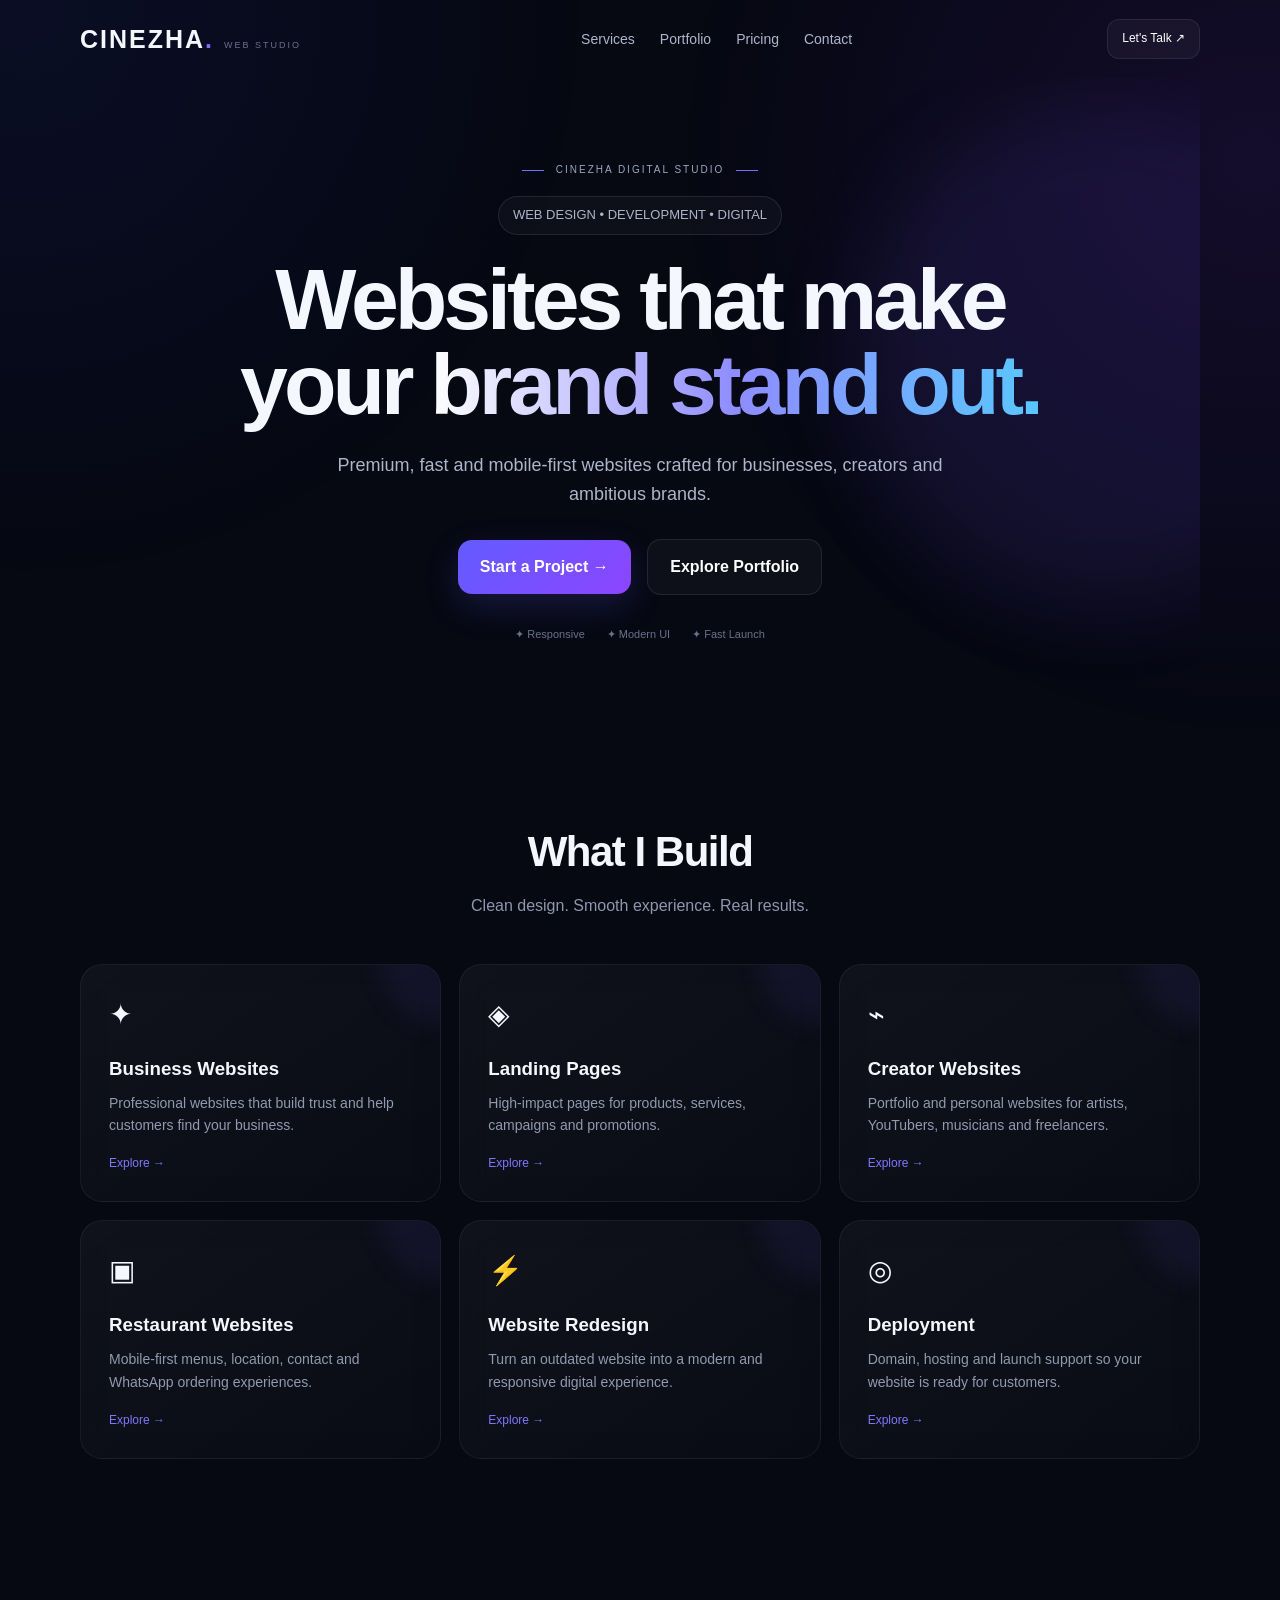
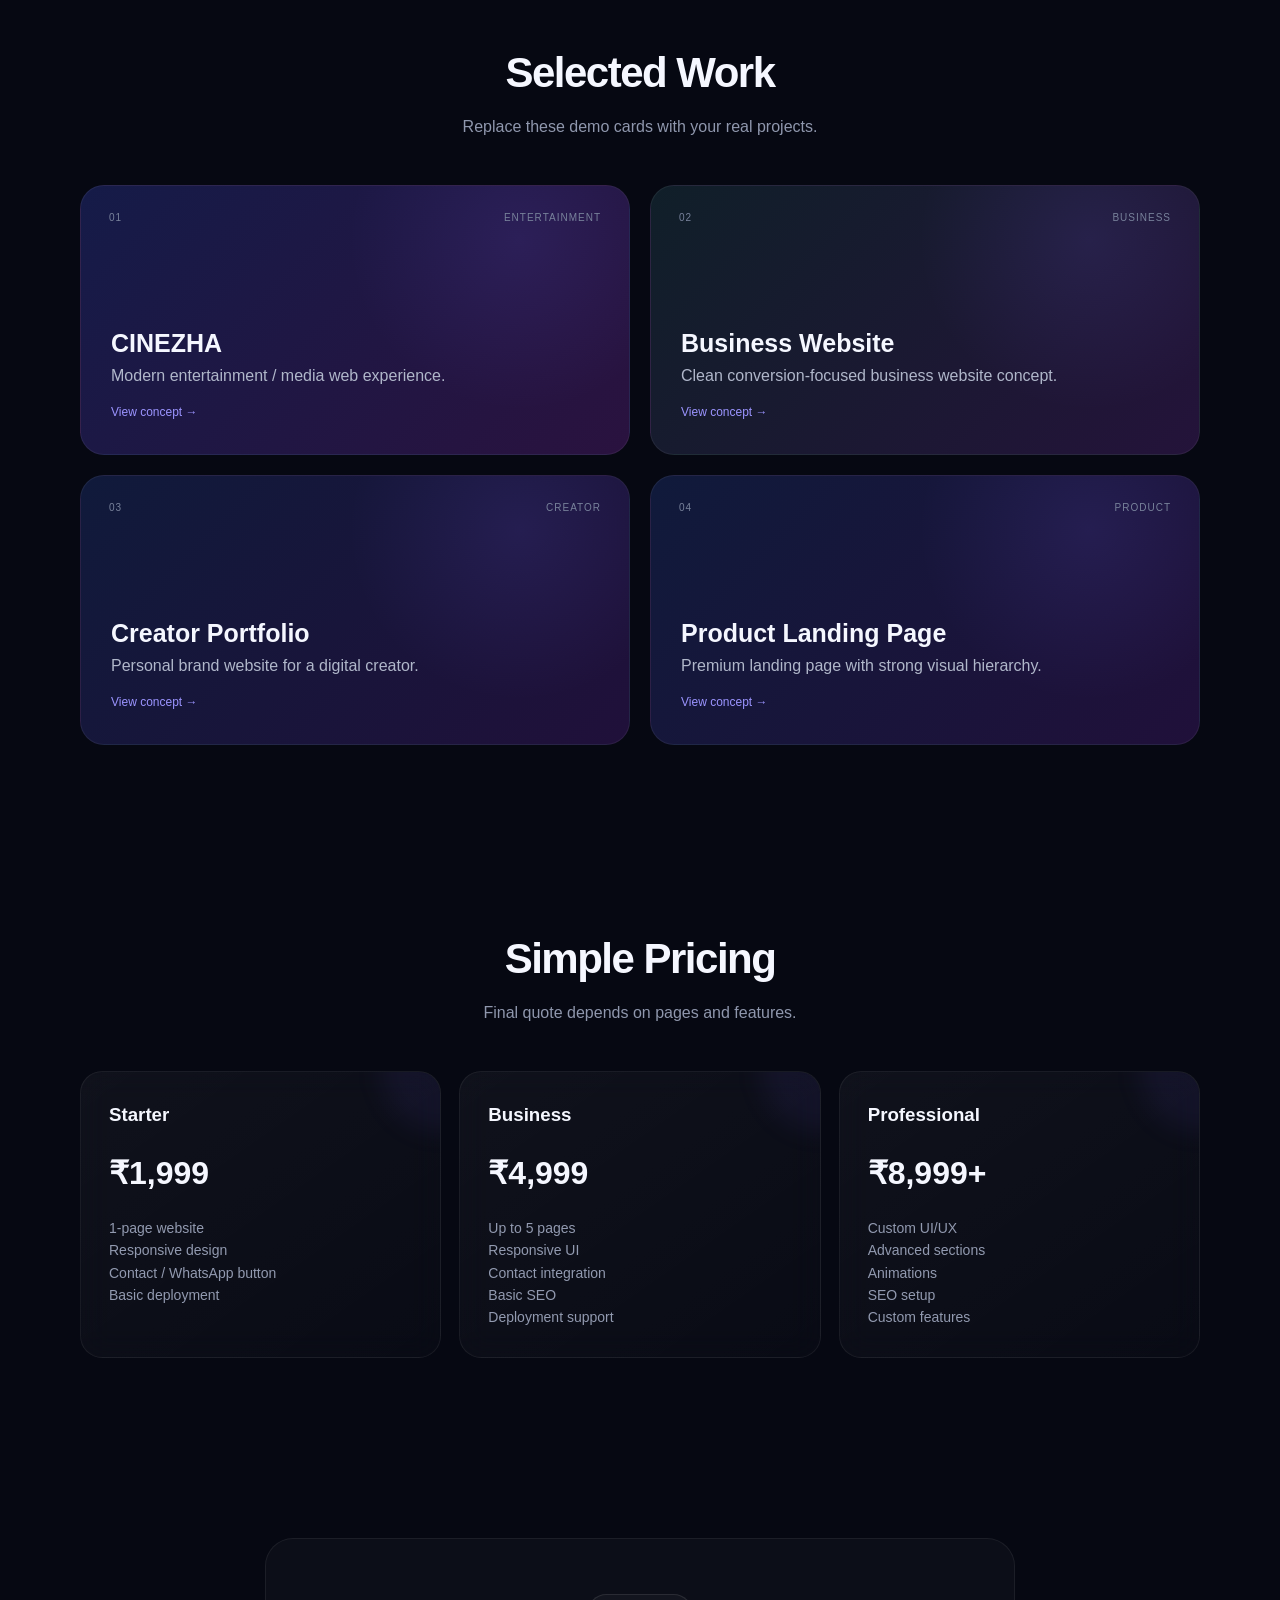
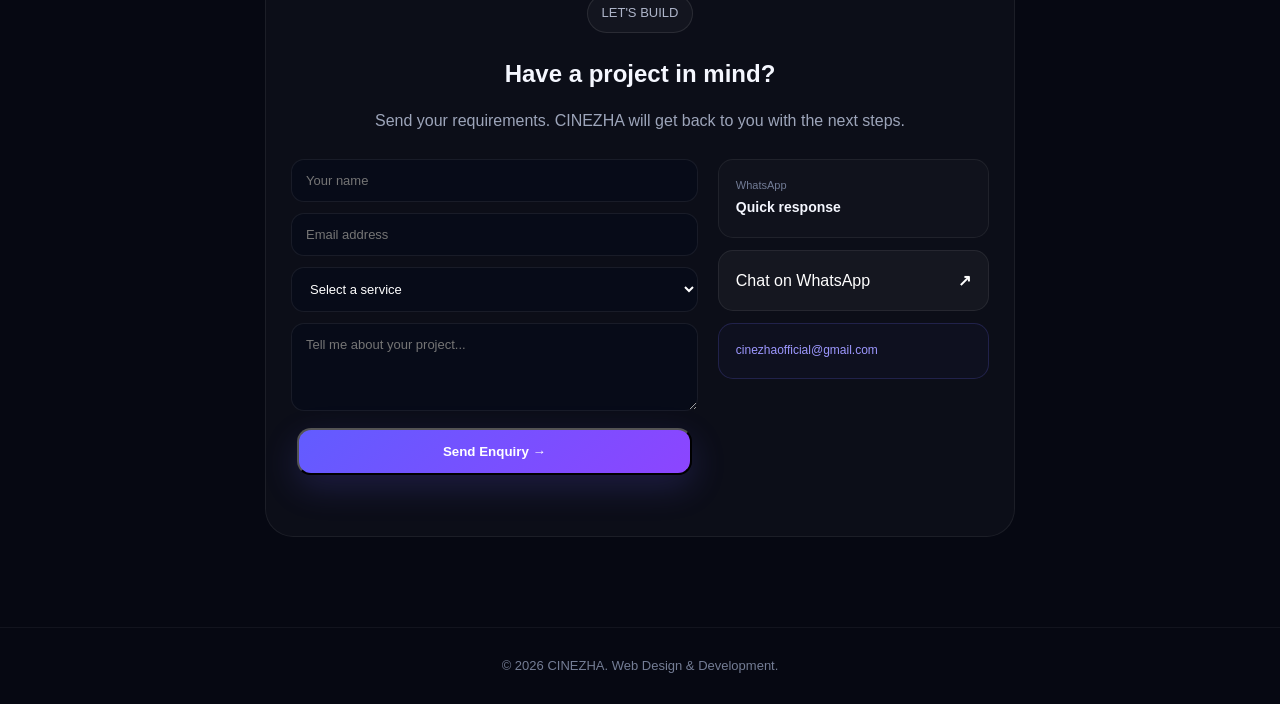
==== index.html @ d0701bfb "Add files via upload" ====
<!DOCTYPE html>
<html lang="en">
<head>
<meta charset="UTF-8">
<meta name="viewport" content="width=device-width, initial-scale=1.0">
<title>CINEZHA — Premium Web Design Studio</title>
<meta name="description" content="CINEZHA creates modern, responsive websites for businesses, creators and professionals.">
<style>
*{box-sizing:border-box;margin:0;padding:0}html{scroll-behavior:smooth}
body{font-family:Inter,Arial,sans-serif;background:#060812;color:#f5f7ff;line-height:1.6}
body:before{content:"";position:fixed;inset:-30%;background:radial-gradient(circle at 20% 20%,#2436a522,transparent 28%),radial-gradient(circle at 80% 30%,#8a35ff1c,transparent 30%);z-index:-1}
.container{width:min(1120px,92%);margin:auto}.nav{height:78px;display:flex;align-items:center;justify-content:space-between}
.logo{font-size:25px;font-weight:900;letter-spacing:2px}.logo span{color:#7c6cff}
nav a{color:#aeb5ca;text-decoration:none;margin-left:25px;font-size:14px}nav a:hover{color:#fff}
.hero{min-height:650px;display:grid;place-items:center;text-align:center;padding:70px 0}
.badge{display:inline-block;border:1px solid #ffffff18;background:#ffffff08;padding:8px 14px;border-radius:999px;color:#aeb5ca;font-size:13px;margin-bottom:22px}
h1{font-size:clamp(46px,8vw,86px);line-height:.98;letter-spacing:-4px;max-width:900px;margin:auto}
.gradient{background:linear-gradient(90deg,#fff,#8f8cff,#59c7ff);-webkit-background-clip:text;color:transparent}
.hero p{max-width:650px;margin:25px auto;color:#aeb5ca;font-size:18px}
.btn{display:inline-block;padding:14px 22px;border-radius:14px;text-decoration:none;font-weight:700;margin:6px}
.primary{background:linear-gradient(135deg,#625cff,#8c45ff);color:white;box-shadow:0 12px 35px #665cff30}.secondary{border:1px solid #ffffff18;color:#fff;background:#ffffff08}
section{padding:90px 0}.section-title{text-align:center;margin-bottom:45px}.section-title h2{font-size:42px;letter-spacing:-1.5px}.section-title p{color:#8f97ad;margin-top:8px}
.grid{display:grid;grid-template-columns:repeat(3,1fr);gap:18px}.card{background:linear-gradient(145deg,#ffffff0b,#ffffff04);border:1px solid #ffffff10;border-radius:22px;padding:28px;backdrop-filter:blur(15px);transition:.3s}.card:hover{transform:translateY(-6px);border-color:#7b6cff55}
.icon{font-size:28px;margin-bottom:16px}.card h3{margin-bottom:8px}.card p{color:#929ab0;font-size:14px}
.price{font-size:32px;font-weight:800;margin:18px 0}.muted{color:#929ab0}
.portfolio{display:grid;grid-template-columns:repeat(2,1fr);gap:20px}.project{min-height:230px;border-radius:24px;padding:30px;display:flex;flex-direction:column;justify-content:end;background:linear-gradient(135deg,#101a3b,#20103a);border:1px solid #ffffff10}.project:nth-child(2){background:linear-gradient(135deg,#101f29,#24133a)}.project h3{font-size:25px}.project p{color:#b0b7ca}
.contact{max-width:750px;margin:auto;text-align:center;background:#ffffff07;border:1px solid #ffffff10;border-radius:28px;padding:55px 25px}.contact p{color:#9da5ba;margin:15px auto 25px}
footer{border-top:1px solid #ffffff0d;padding:28px 0;color:#747d95;text-align:center;font-size:13px}
@media(max-width:760px){nav{display:none}.grid,.portfolio{grid-template-columns:1fr}.hero{min-height:570px}h1{letter-spacing:-2px}.section-title h2{font-size:34px}}

/* CINEZHA V2 upgrades — existing handwritten font intentionally preserved */
.brand-wrap{display:flex;align-items:baseline;gap:10px}.brand-wrap small{font-family:Inter,Arial,sans-serif;font-size:9px;letter-spacing:2px;color:#69728b}
.nav-cta{font-family:Inter,Arial,sans-serif;text-decoration:none;color:#fff;background:#ffffff0a;border:1px solid #ffffff15;padding:9px 14px;border-radius:12px;font-size:12px}
.hero{position:relative;overflow:hidden}.hero-copy{position:relative;z-index:2}.hero-kicker{font-family:Inter,Arial,sans-serif;color:#9ca6bf;letter-spacing:2px;font-size:10px;margin-bottom:18px}.hero-kicker span{display:inline-block;width:22px;height:1px;background:#7c6cff;vertical-align:middle;margin:0 7px}
.hero-glow{position:absolute;width:500px;height:500px;border-radius:50%;background:#765cff18;filter:blur(40px);right:-150px;top:30px;animation:floatGlow 7s ease-in-out infinite}
.hero-actions{margin-top:8px}.trust-row{font-family:Inter,Arial,sans-serif;display:flex;justify-content:center;gap:22px;color:#68728c;font-size:11px;margin-top:25px}
.card{position:relative;overflow:hidden}.card:after{content:"";position:absolute;width:120px;height:120px;border-radius:50%;background:#765cff12;right:-60px;top:-60px;filter:blur(12px)}.card-link{font-family:Inter,Arial,sans-serif;display:block;margin-top:18px;color:#7e78ff;font-size:12px}
.project{position:relative;min-height:270px;overflow:hidden}.project:before{content:"";position:absolute;inset:0;background:radial-gradient(circle at 80% 20%,#7b68ff20,transparent 35%);opacity:.9}.project>*{position:relative}.project-top{font-family:Inter,Arial,sans-serif;display:flex;justify-content:space-between;color:#78829b;font-size:10px;letter-spacing:1px;text-transform:uppercase;position:absolute;top:24px;left:28px;right:28px}.project a{font-family:Inter,Arial,sans-serif;color:#9b94ff;text-decoration:none;font-size:12px;display:inline-block;margin-top:15px}.project-feature{background:linear-gradient(135deg,#151b48,#2a123f)}
.contact-grid{display:grid;grid-template-columns:1.2fr .8fr;gap:20px;text-align:left;margin-top:25px}form{display:grid;gap:11px}input,select,textarea{width:100%;border:1px solid #ffffff12;background:#070b18;color:#fff;border-radius:13px;padding:13px 14px;outline:none;font-family:Inter,Arial,sans-serif;font-size:13px}input:focus,select:focus,textarea:focus{border-color:#756cff88}textarea{resize:vertical}.contact-side{display:flex;flex-direction:column;gap:12px}.mini{padding:17px;border:1px solid #ffffff10;border-radius:15px;background:#ffffff05;font-family:Inter,Arial,sans-serif}.mini span{display:block;color:#727c96;font-size:11px}.mini strong{font-size:14px}.whatsapp-card,.email-card{padding:17px;border-radius:15px;text-decoration:none;font-family:Inter,Arial,sans-serif}.whatsapp-card{background:#ffffff0a;border:1px solid #ffffff12;color:#fff}.whatsapp-card b{float:right}.email-card{color:#9d98ff;border:1px solid #7068ff33;background:#6b61ff08;font-size:12px}
.reveal{opacity:0;transform:translateY(22px);transition:opacity .7s ease,transform .7s ease}.reveal.show{opacity:1;transform:none}
@keyframes floatGlow{0%,100%{transform:translateY(0) scale(1)}50%{transform:translateY(22px) scale(1.08)}}
@media(max-width:760px){.nav{height:70px}.nav-cta{display:none}.brand-wrap small{display:none}.hero{padding-top:55px;min-height:620px}.hero-kicker{font-size:9px}.hero h1{font-size:clamp(42px,12vw,62px);line-height:1.02}.hero p{font-size:15px;max-width:330px}.hero-actions{display:flex;flex-direction:column;align-items:center}.hero-actions .btn{width:min(290px,90%);text-align:center}.trust-row{gap:10px;flex-wrap:wrap;font-size:9px}.hero-glow{width:320px;height:320px;right:-130px}.contact-grid{grid-template-columns:1fr}.contact{padding:35px 18px}}
</style>
</head>
<body>
<header class="container nav">
<div class="brand-wrap"><div class="logo">CINEZHA<span>.</span></div><small>WEB STUDIO</small></div>
<nav><a href="#services">Services</a><a href="#work">Portfolio</a><a href="#pricing">Pricing</a><a href="#contact">Contact</a></nav>
<a class="nav-cta" href="#contact">Let's Talk ↗</a>
</header>

<main>
<section class="hero container">
<div class="hero-copy reveal">
<div class="hero-kicker"><span></span> CINEZHA DIGITAL STUDIO <span></span></div>
<div class="badge">WEB DESIGN • DEVELOPMENT • DIGITAL</div>
<h1>Websites that make your <span class="gradient">brand stand out.</span></h1>
<p>Premium, fast and mobile-first websites crafted for businesses, creators and ambitious brands.</p>
<div class="hero-actions">
<a class="btn primary" href="#contact">Start a Project <b>→</b></a>
<a class="btn secondary" href="#work">Explore Portfolio</a>
</div>
<div class="trust-row"><span>✦ Responsive</span><span>✦ Modern UI</span><span>✦ Fast Launch</span></div>
</div>
<div class="hero-glow"></div>
</section>

<section id="services">
<div class="container">
<div class="section-title"><h2>What I Build</h2><p>Clean design. Smooth experience. Real results.</p></div>
<div class="grid">
<div class="card reveal"><div class="icon">✦</div><h3>Business Websites</h3><p>Professional websites that build trust and help customers find your business.</p><span class="card-link">Explore →</span></div>
<div class="card reveal"><div class="icon">◈</div><h3>Landing Pages</h3><p>High-impact pages for products, services, campaigns and promotions.</p><span class="card-link">Explore →</span></div>
<div class="card reveal"><div class="icon">⌁</div><h3>Creator Websites</h3><p>Portfolio and personal websites for artists, YouTubers, musicians and freelancers.</p><span class="card-link">Explore →</span></div>
<div class="card reveal"><div class="icon">▣</div><h3>Restaurant Websites</h3><p>Mobile-first menus, location, contact and WhatsApp ordering experiences.</p><span class="card-link">Explore →</span></div>
<div class="card reveal"><div class="icon">⚡</div><h3>Website Redesign</h3><p>Turn an outdated website into a modern and responsive digital experience.</p><span class="card-link">Explore →</span></div>
<div class="card reveal"><div class="icon">◎</div><h3>Deployment</h3><p>Domain, hosting and launch support so your website is ready for customers.</p><span class="card-link">Explore →</span></div>
</div></div>
</section>

<section id="work">
<div class="container">
<div class="section-title"><h2>Selected Work</h2><p>Replace these demo cards with your real projects.</p></div>
<div class="portfolio">
<div class="project project-feature reveal"><div class="project-top"><span>01</span><span>Entertainment</span></div><div><h3>CINEZHA</h3><p>Modern entertainment / media web experience.</p><a href="#contact">View concept →</a></div></div>
<div class="project reveal"><div class="project-top"><span>02</span><span>Business</span></div><div><h3>Business Website</h3><p>Clean conversion-focused business website concept.</p><a href="#contact">View concept →</a></div></div>
<div class="project reveal"><div class="project-top"><span>03</span><span>Creator</span></div><div><h3>Creator Portfolio</h3><p>Personal brand website for a digital creator.</p><a href="#contact">View concept →</a></div></div>
<div class="project reveal"><div class="project-top"><span>04</span><span>Product</span></div><div><h3>Product Landing Page</h3><p>Premium landing page with strong visual hierarchy.</p><a href="#contact">View concept →</a></div></div>
</div></div>
</section>

<section id="pricing">
<div class="container">
<div class="section-title"><h2>Simple Pricing</h2><p>Final quote depends on pages and features.</p></div>
<div class="grid">
<div class="card"><h3>Starter</h3><div class="price">₹1,999</div><p>1-page website<br>Responsive design<br>Contact / WhatsApp button<br>Basic deployment</p></div>
<div class="card"><h3>Business</h3><div class="price">₹4,999</div><p>Up to 5 pages<br>Responsive UI<br>Contact integration<br>Basic SEO<br>Deployment support</p></div>
<div class="card"><h3>Professional</h3><div class="price">₹8,999+</div><p>Custom UI/UX<br>Advanced sections<br>Animations<br>SEO setup<br>Custom features</p></div>
</div></div>
</section>

<section id="contact">
<div class="container">
<div class="contact">
<div class="badge">LET'S BUILD</div><h2>Have a project in mind?</h2>
<p>Send your requirements. CINEZHA will get back to you with the next steps.</p>
<div class="contact-grid">
<form id="projectForm">
<input id="name" placeholder="Your name" required>
<input id="email" type="email" placeholder="Email address" required>
<select id="service" required>
<option value="">Select a service</option>
<option>Business Website</option><option>Landing Page</option><option>Portfolio Website</option><option>Restaurant Website</option><option>Website Redesign</option><option>Custom Website</option>
</select>
<textarea id="message" rows="4" placeholder="Tell me about your project..." required></textarea>
<button class="btn primary" type="submit">Send Enquiry →</button>
</form>
<div class="contact-side">
<div class="mini"><span>WhatsApp</span><strong>Quick response</strong></div>
<a class="whatsapp-card" href="https://wa.me/916385834963?text=Hi%20Cinezha%2C%20I%20need%20a%20website" target="_blank">Chat on WhatsApp <b>↗</b></a>
<a class="email-card" href="mailto:cinezhaofficial@gmail.com">cinezhaofficial@gmail.com</a>
</div>
</div>
</div></div>
</section>
</main>
<footer>© 2026 CINEZHA. Web Design & Development.</footer>

<script>
const observer=new IntersectionObserver((entries)=>{
 entries.forEach(e=>{if(e.isIntersecting)e.target.classList.add('show')})
},{threshold:.12});
document.querySelectorAll('.reveal').forEach(el=>observer.observe(el));

document.getElementById('projectForm').addEventListener('submit',function(e){
 e.preventDefault();
 const name=encodeURIComponent(document.getElementById('name').value);
 const email=encodeURIComponent(document.getElementById('email').value);
 const service=encodeURIComponent(document.getElementById('service').value);
 const message=encodeURIComponent(document.getElementById('message').value);
 const body=`Name: ${name}%0AEmail: ${email}%0AService: ${service}%0AProject: ${message}`;
 window.location.href=`mailto:cinezhaofficial@gmail.com?subject=CINEZHA%20Website%20Enquiry&body=${body}`;
});
</script>
</body>
</html>
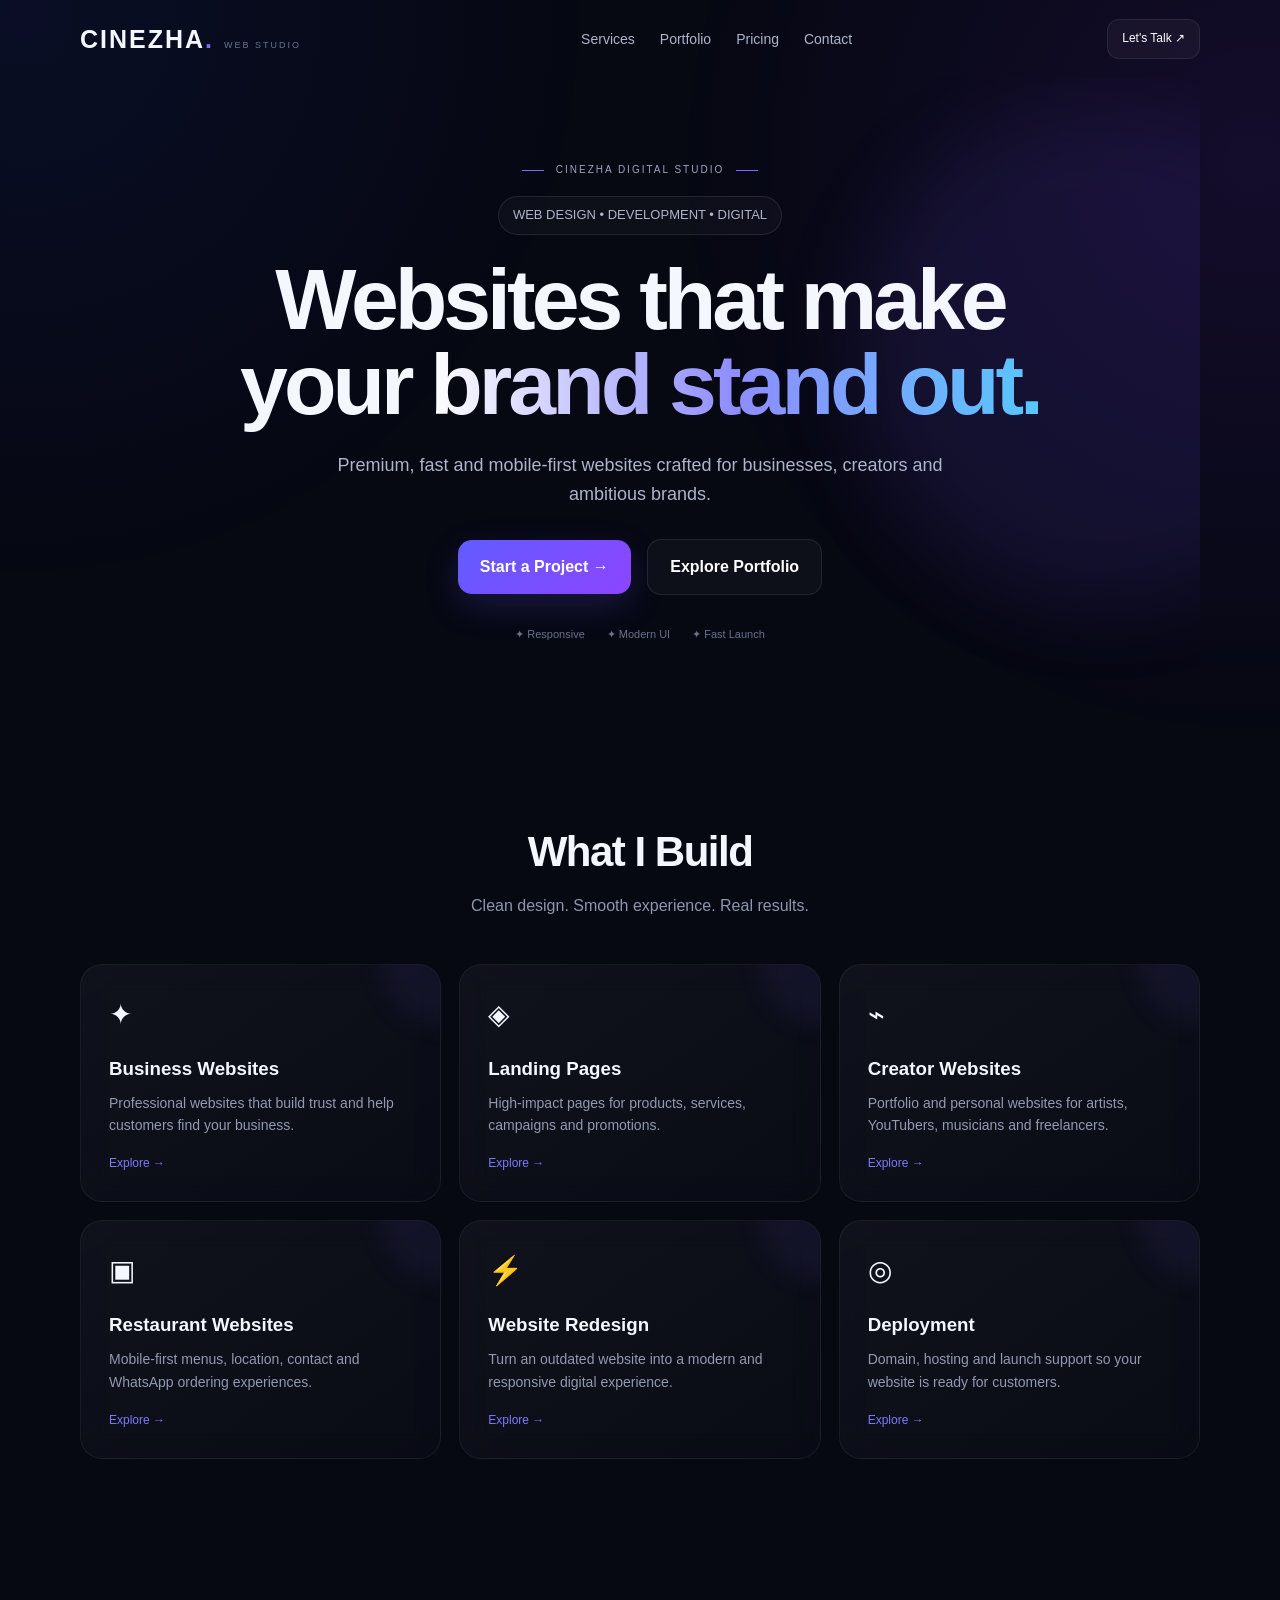
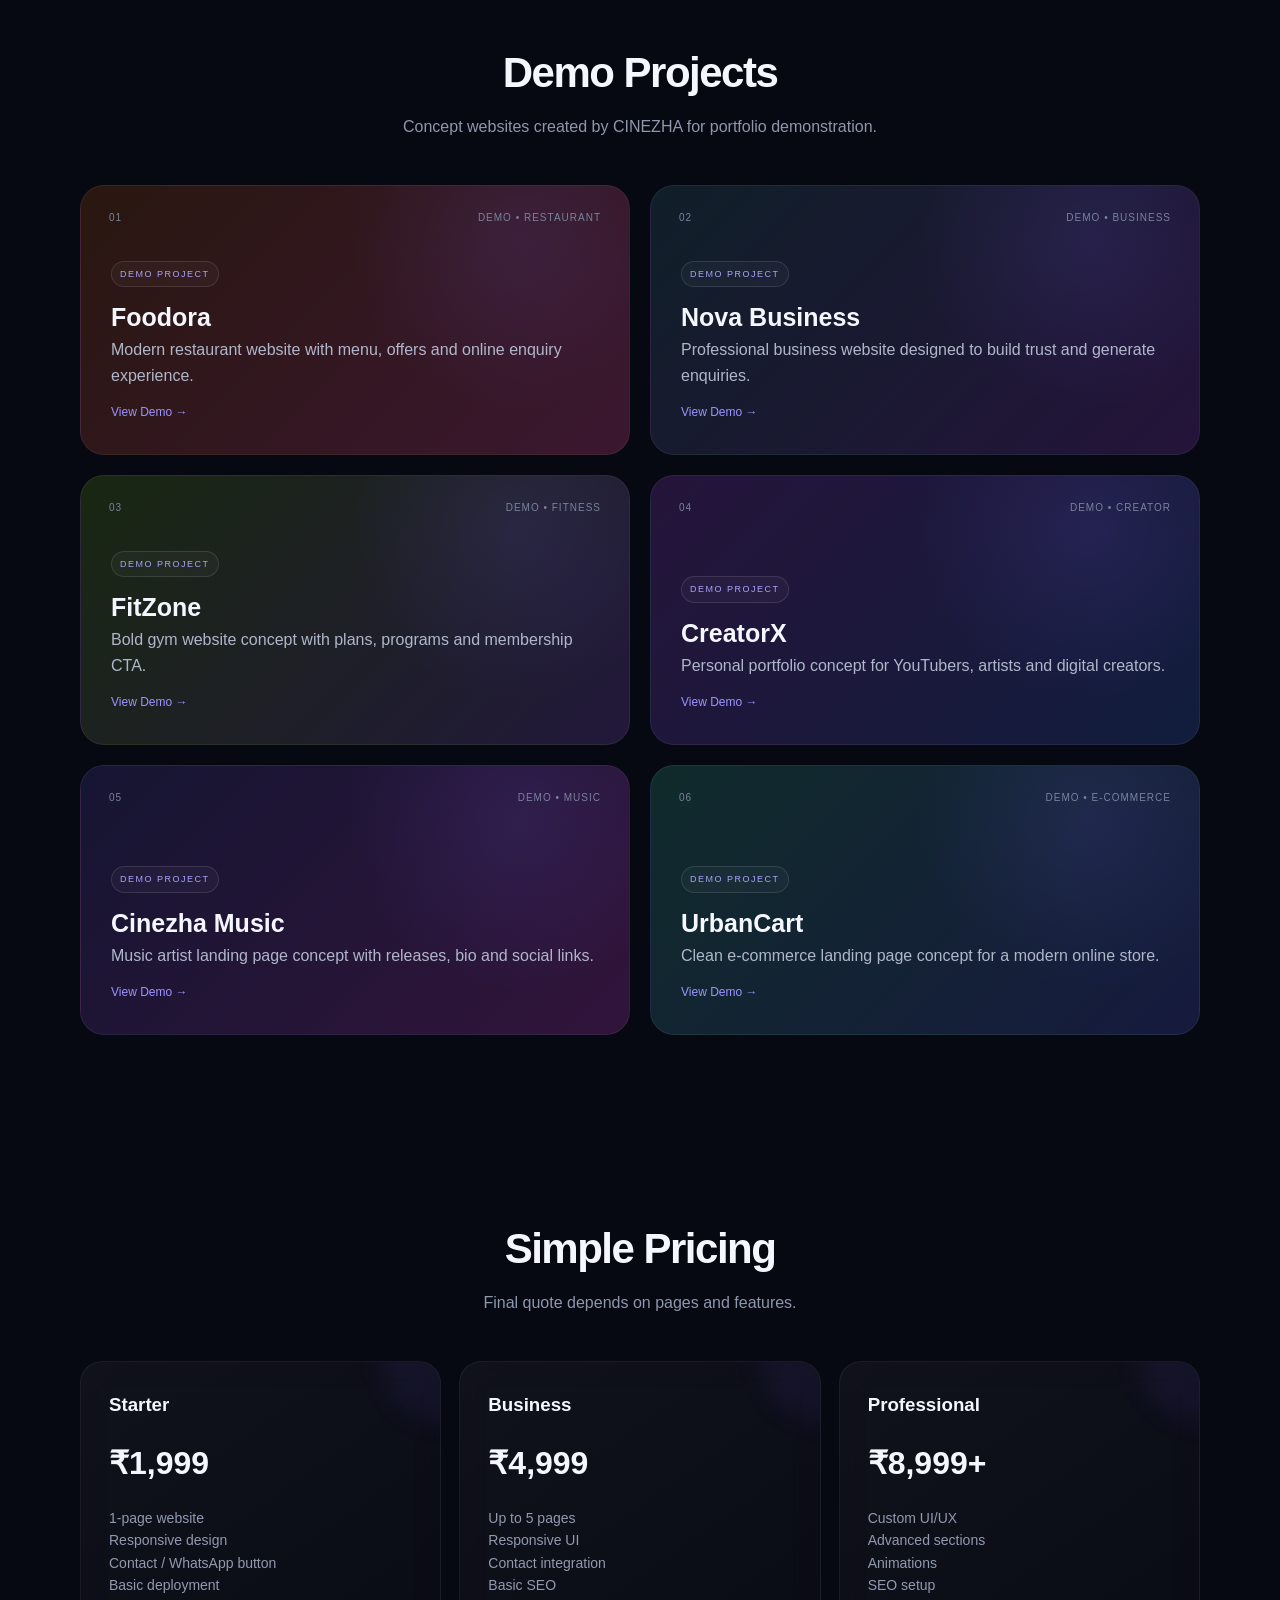
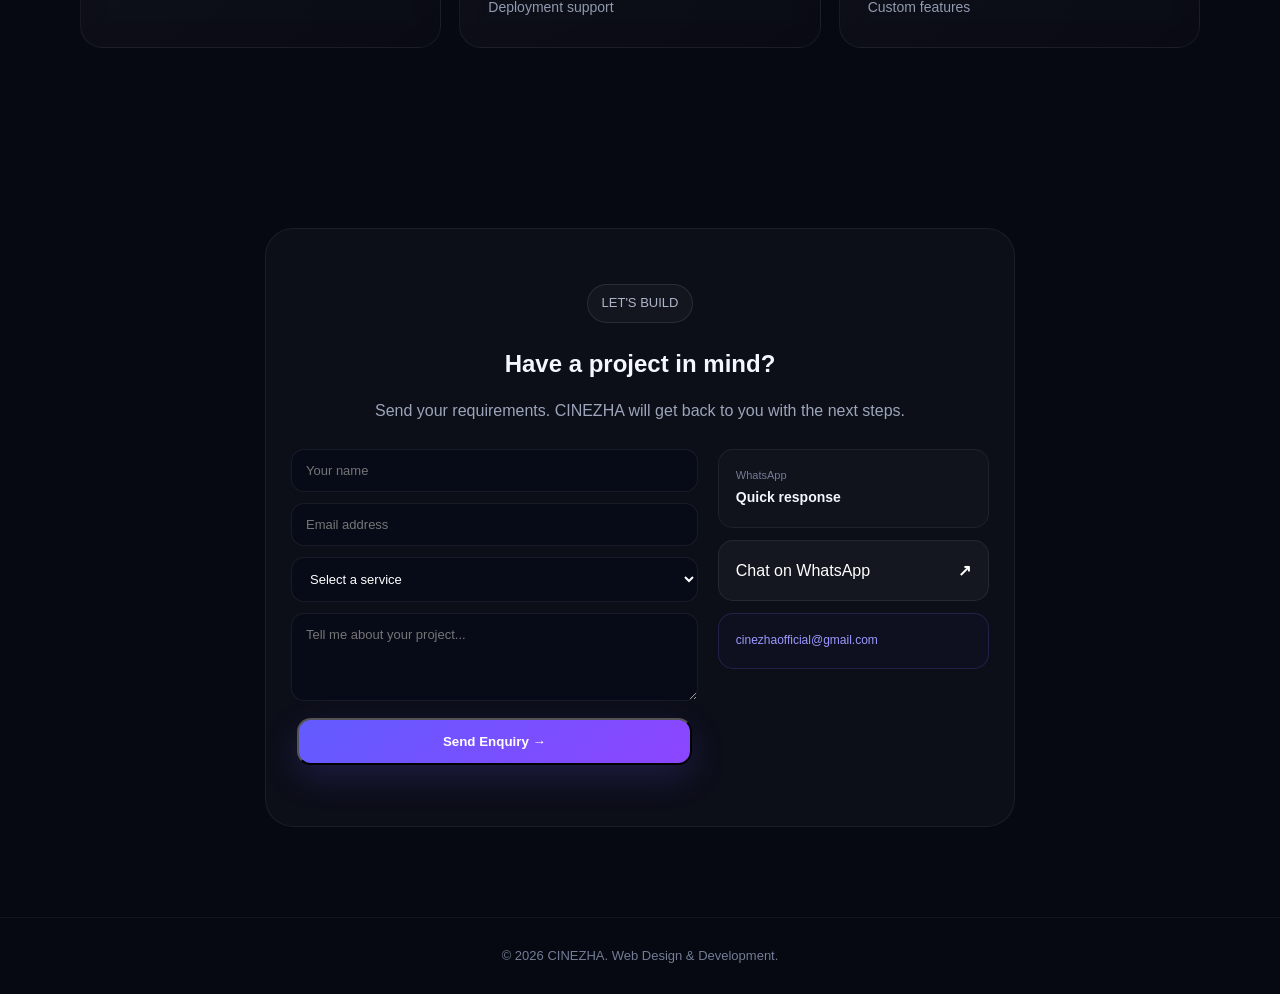
==== commit 8c872a89: "Add files via upload" ====
--- a/index.html
+++ b/index.html
@@ -41,7 +41,17 @@
 @keyframes floatGlow{0%,100%{transform:translateY(0) scale(1)}50%{transform:translateY(22px) scale(1.08)}}
 @media(max-width:760px){.nav{height:70px}.nav-cta{display:none}.brand-wrap small{display:none}.hero{padding-top:55px;min-height:620px}.hero-kicker{font-size:9px}.hero h1{font-size:clamp(42px,12vw,62px);line-height:1.02}.hero p{font-size:15px;max-width:330px}.hero-actions{display:flex;flex-direction:column;align-items:center}.hero-actions .btn{width:min(290px,90%);text-align:center}.trust-row{gap:10px;flex-wrap:wrap;font-size:9px}.hero-glow{width:320px;height:320px;right:-130px}.contact-grid{grid-template-columns:1fr}.contact{padding:35px 18px}}
 </style>
-</head>
+<style>
+.demo-grid{grid-template-columns:repeat(2,1fr)}
+.demo-tag{display:inline-block;font-family:Inter,Arial,sans-serif;font-size:9px;letter-spacing:1.5px;padding:5px 8px;border:1px solid #ffffff1c;border-radius:999px;color:#aaa4ff;background:#ffffff08;margin-bottom:10px}
+.demo-food{background:linear-gradient(135deg,#29170f,#3b1730)}
+.demo-business{background:linear-gradient(135deg,#0e2230,#151646)}
+.demo-gym{background:linear-gradient(135deg,#192711,#22183b)}
+.demo-creator{background:linear-gradient(135deg,#25143a,#111d3d)}
+.demo-music{background:linear-gradient(135deg,#151532,#32143b)}
+.demo-shop{background:linear-gradient(135deg,#102b2b,#161a3e)}
+@media(max-width:760px){.demo-grid{grid-template-columns:1fr}}
+</style></head>
 <body>
 <header class="container nav">
 <div class="brand-wrap"><div class="logo">CINEZHA<span>.</span></div><small>WEB STUDIO</small></div>
@@ -80,12 +90,14 @@
 
 <section id="work">
 <div class="container">
-<div class="section-title"><h2>Selected Work</h2><p>Replace these demo cards with your real projects.</p></div>
-<div class="portfolio">
-<div class="project project-feature reveal"><div class="project-top"><span>01</span><span>Entertainment</span></div><div><h3>CINEZHA</h3><p>Modern entertainment / media web experience.</p><a href="#contact">View concept →</a></div></div>
-<div class="project reveal"><div class="project-top"><span>02</span><span>Business</span></div><div><h3>Business Website</h3><p>Clean conversion-focused business website concept.</p><a href="#contact">View concept →</a></div></div>
-<div class="project reveal"><div class="project-top"><span>03</span><span>Creator</span></div><div><h3>Creator Portfolio</h3><p>Personal brand website for a digital creator.</p><a href="#contact">View concept →</a></div></div>
-<div class="project reveal"><div class="project-top"><span>04</span><span>Product</span></div><div><h3>Product Landing Page</h3><p>Premium landing page with strong visual hierarchy.</p><a href="#contact">View concept →</a></div></div>
+<div class="section-title"><h2>Demo Projects</h2><p>Concept websites created by CINEZHA for portfolio demonstration.</p></div>
+<div class="portfolio demo-grid">
+<div class="project demo-food reveal"><div class="project-top"><span>01</span><span>DEMO • RESTAURANT</span></div><div><div class="demo-tag">DEMO PROJECT</div><h3>Foodora</h3><p>Modern restaurant website with menu, offers and online enquiry experience.</p><a href="#contact">View Demo →</a></div></div>
+<div class="project demo-business reveal"><div class="project-top"><span>02</span><span>DEMO • BUSINESS</span></div><div><div class="demo-tag">DEMO PROJECT</div><h3>Nova Business</h3><p>Professional business website designed to build trust and generate enquiries.</p><a href="#contact">View Demo →</a></div></div>
+<div class="project demo-gym reveal"><div class="project-top"><span>03</span><span>DEMO • FITNESS</span></div><div><div class="demo-tag">DEMO PROJECT</div><h3>FitZone</h3><p>Bold gym website concept with plans, programs and membership CTA.</p><a href="#contact">View Demo →</a></div></div>
+<div class="project demo-creator reveal"><div class="project-top"><span>04</span><span>DEMO • CREATOR</span></div><div><div class="demo-tag">DEMO PROJECT</div><h3>CreatorX</h3><p>Personal portfolio concept for YouTubers, artists and digital creators.</p><a href="#contact">View Demo →</a></div></div>
+<div class="project demo-music reveal"><div class="project-top"><span>05</span><span>DEMO • MUSIC</span></div><div><div class="demo-tag">DEMO PROJECT</div><h3>Cinezha Music</h3><p>Music artist landing page concept with releases, bio and social links.</p><a href="#contact">View Demo →</a></div></div>
+<div class="project demo-shop reveal"><div class="project-top"><span>06</span><span>DEMO • E-COMMERCE</span></div><div><div class="demo-tag">DEMO PROJECT</div><h3>UrbanCart</h3><p>Clean e-commerce landing page concept for a modern online store.</p><a href="#contact">View Demo →</a></div></div>
 </div></div>
 </section>
 
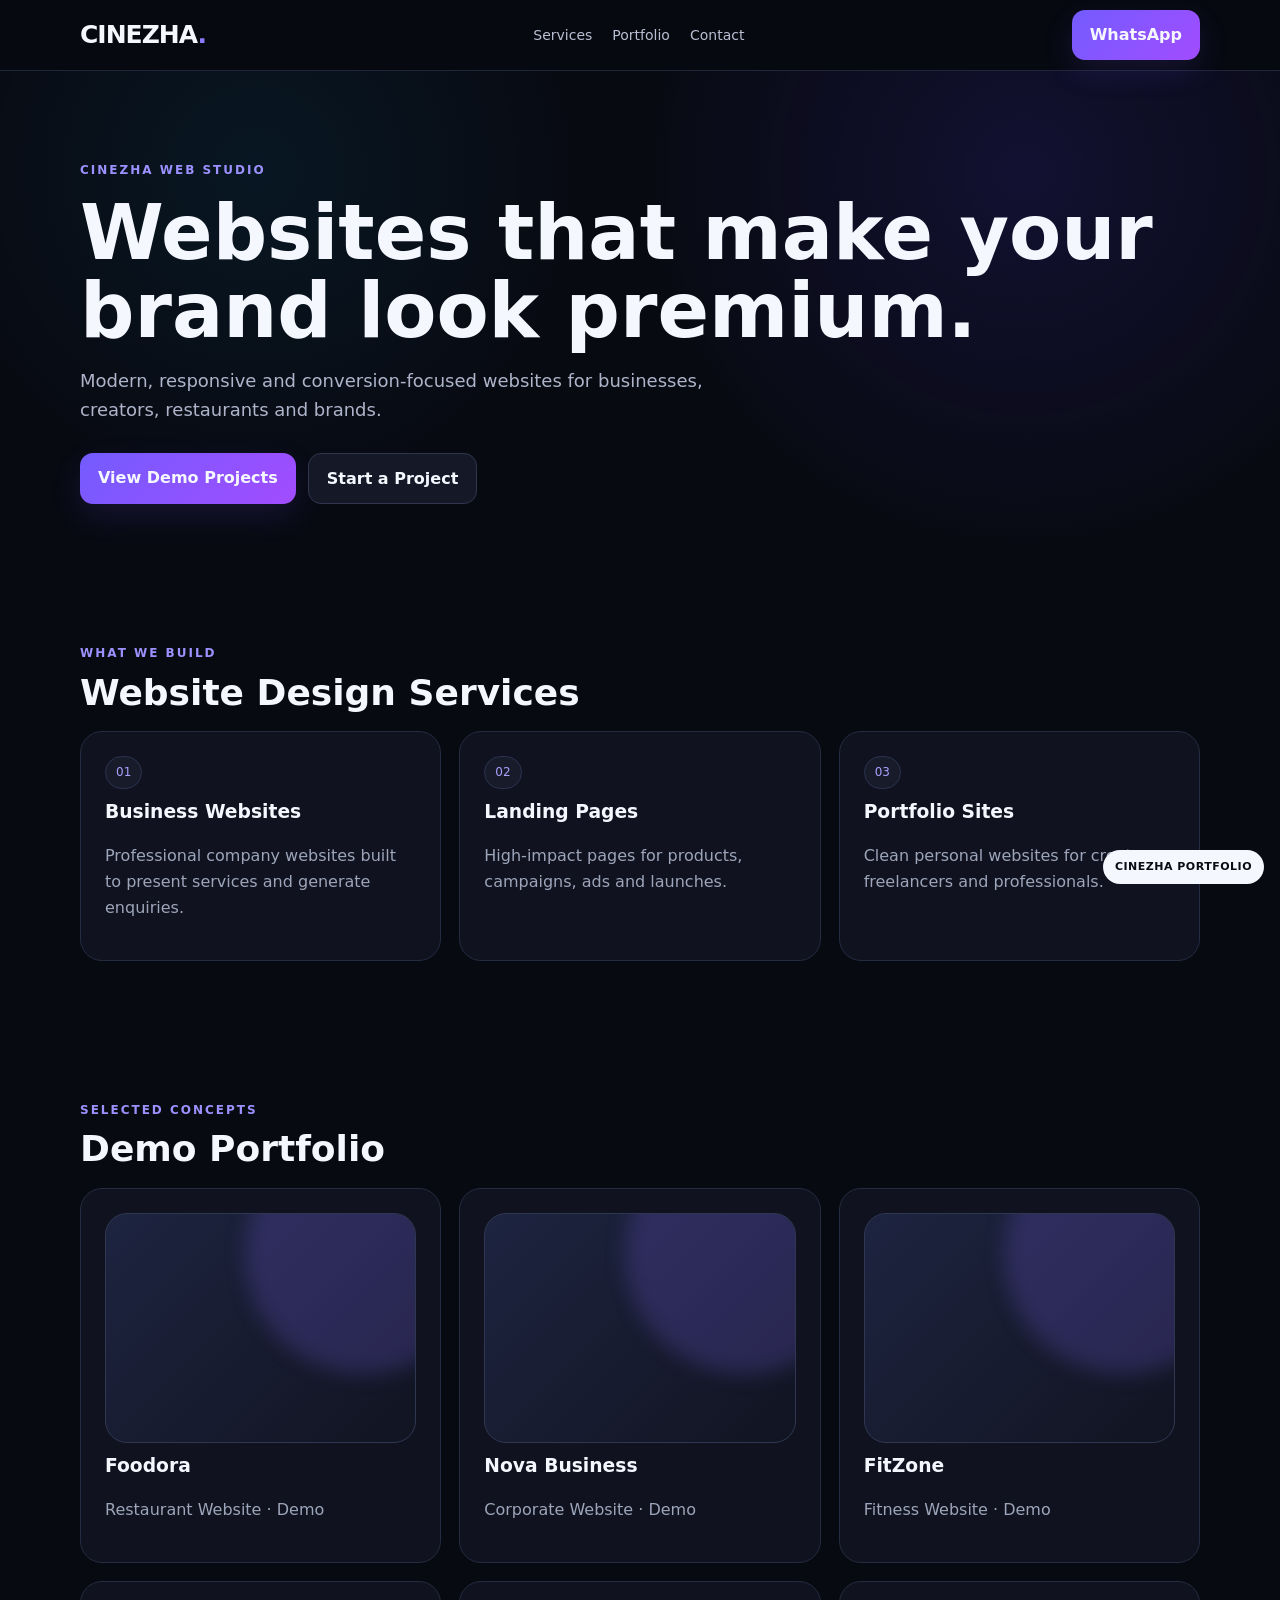
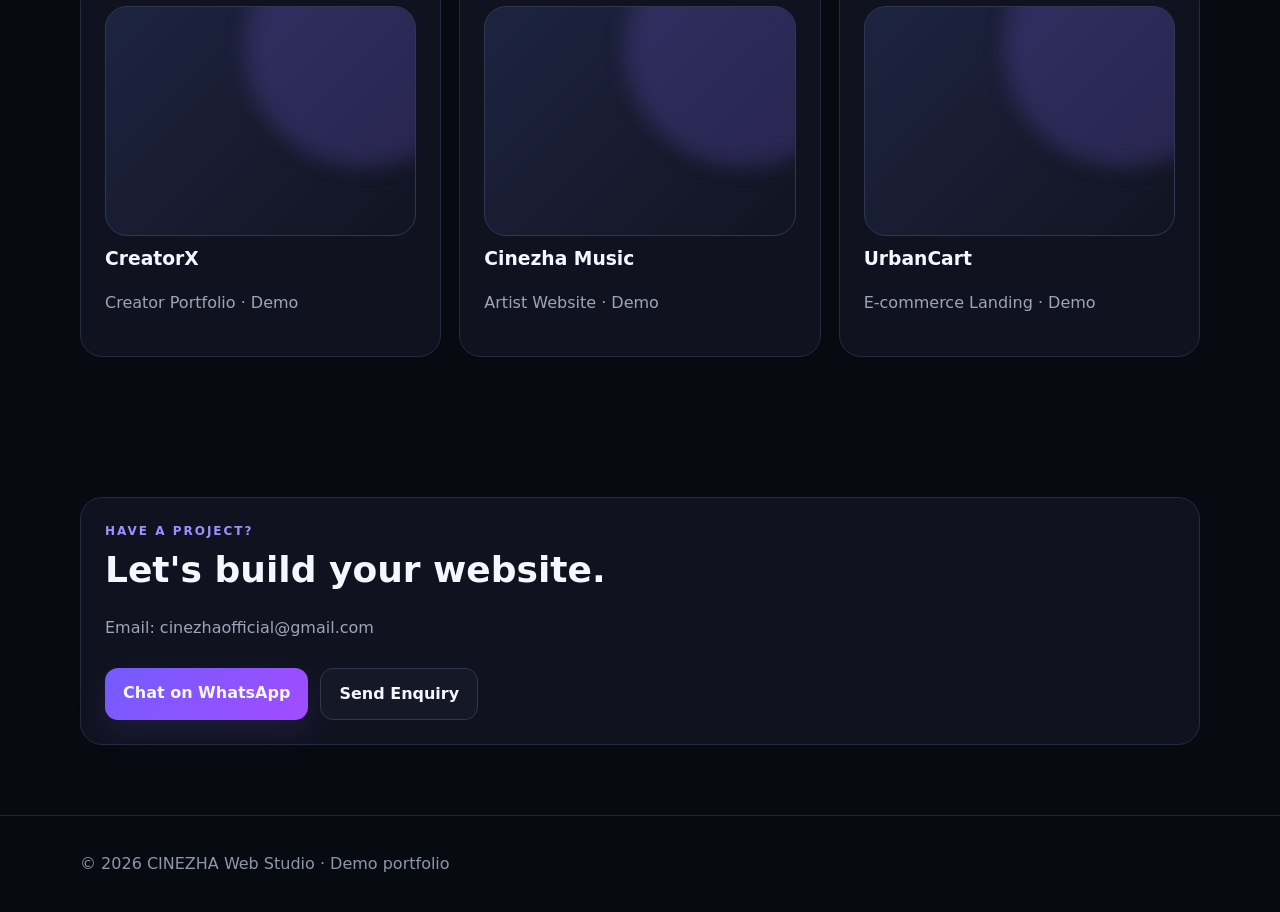
==== commit 179cf296: "Add files via upload" ====
--- a/index.html
+++ b/index.html
@@ -1,158 +1 @@
-<!DOCTYPE html>
-<html lang="en">
-<head>
-<meta charset="UTF-8">
-<meta name="viewport" content="width=device-width, initial-scale=1.0">
-<title>CINEZHA — Premium Web Design Studio</title>
-<meta name="description" content="CINEZHA creates modern, responsive websites for businesses, creators and professionals.">
-<style>
-*{box-sizing:border-box;margin:0;padding:0}html{scroll-behavior:smooth}
-body{font-family:Inter,Arial,sans-serif;background:#060812;color:#f5f7ff;line-height:1.6}
-body:before{content:"";position:fixed;inset:-30%;background:radial-gradient(circle at 20% 20%,#2436a522,transparent 28%),radial-gradient(circle at 80% 30%,#8a35ff1c,transparent 30%);z-index:-1}
-.container{width:min(1120px,92%);margin:auto}.nav{height:78px;display:flex;align-items:center;justify-content:space-between}
-.logo{font-size:25px;font-weight:900;letter-spacing:2px}.logo span{color:#7c6cff}
-nav a{color:#aeb5ca;text-decoration:none;margin-left:25px;font-size:14px}nav a:hover{color:#fff}
-.hero{min-height:650px;display:grid;place-items:center;text-align:center;padding:70px 0}
-.badge{display:inline-block;border:1px solid #ffffff18;background:#ffffff08;padding:8px 14px;border-radius:999px;color:#aeb5ca;font-size:13px;margin-bottom:22px}
-h1{font-size:clamp(46px,8vw,86px);line-height:.98;letter-spacing:-4px;max-width:900px;margin:auto}
-.gradient{background:linear-gradient(90deg,#fff,#8f8cff,#59c7ff);-webkit-background-clip:text;color:transparent}
-.hero p{max-width:650px;margin:25px auto;color:#aeb5ca;font-size:18px}
-.btn{display:inline-block;padding:14px 22px;border-radius:14px;text-decoration:none;font-weight:700;margin:6px}
-.primary{background:linear-gradient(135deg,#625cff,#8c45ff);color:white;box-shadow:0 12px 35px #665cff30}.secondary{border:1px solid #ffffff18;color:#fff;background:#ffffff08}
-section{padding:90px 0}.section-title{text-align:center;margin-bottom:45px}.section-title h2{font-size:42px;letter-spacing:-1.5px}.section-title p{color:#8f97ad;margin-top:8px}
-.grid{display:grid;grid-template-columns:repeat(3,1fr);gap:18px}.card{background:linear-gradient(145deg,#ffffff0b,#ffffff04);border:1px solid #ffffff10;border-radius:22px;padding:28px;backdrop-filter:blur(15px);transition:.3s}.card:hover{transform:translateY(-6px);border-color:#7b6cff55}
-.icon{font-size:28px;margin-bottom:16px}.card h3{margin-bottom:8px}.card p{color:#929ab0;font-size:14px}
-.price{font-size:32px;font-weight:800;margin:18px 0}.muted{color:#929ab0}
-.portfolio{display:grid;grid-template-columns:repeat(2,1fr);gap:20px}.project{min-height:230px;border-radius:24px;padding:30px;display:flex;flex-direction:column;justify-content:end;background:linear-gradient(135deg,#101a3b,#20103a);border:1px solid #ffffff10}.project:nth-child(2){background:linear-gradient(135deg,#101f29,#24133a)}.project h3{font-size:25px}.project p{color:#b0b7ca}
-.contact{max-width:750px;margin:auto;text-align:center;background:#ffffff07;border:1px solid #ffffff10;border-radius:28px;padding:55px 25px}.contact p{color:#9da5ba;margin:15px auto 25px}
-footer{border-top:1px solid #ffffff0d;padding:28px 0;color:#747d95;text-align:center;font-size:13px}
-@media(max-width:760px){nav{display:none}.grid,.portfolio{grid-template-columns:1fr}.hero{min-height:570px}h1{letter-spacing:-2px}.section-title h2{font-size:34px}}
-
-/* CINEZHA V2 upgrades — existing handwritten font intentionally preserved */
-.brand-wrap{display:flex;align-items:baseline;gap:10px}.brand-wrap small{font-family:Inter,Arial,sans-serif;font-size:9px;letter-spacing:2px;color:#69728b}
-.nav-cta{font-family:Inter,Arial,sans-serif;text-decoration:none;color:#fff;background:#ffffff0a;border:1px solid #ffffff15;padding:9px 14px;border-radius:12px;font-size:12px}
-.hero{position:relative;overflow:hidden}.hero-copy{position:relative;z-index:2}.hero-kicker{font-family:Inter,Arial,sans-serif;color:#9ca6bf;letter-spacing:2px;font-size:10px;margin-bottom:18px}.hero-kicker span{display:inline-block;width:22px;height:1px;background:#7c6cff;vertical-align:middle;margin:0 7px}
-.hero-glow{position:absolute;width:500px;height:500px;border-radius:50%;background:#765cff18;filter:blur(40px);right:-150px;top:30px;animation:floatGlow 7s ease-in-out infinite}
-.hero-actions{margin-top:8px}.trust-row{font-family:Inter,Arial,sans-serif;display:flex;justify-content:center;gap:22px;color:#68728c;font-size:11px;margin-top:25px}
-.card{position:relative;overflow:hidden}.card:after{content:"";position:absolute;width:120px;height:120px;border-radius:50%;background:#765cff12;right:-60px;top:-60px;filter:blur(12px)}.card-link{font-family:Inter,Arial,sans-serif;display:block;margin-top:18px;color:#7e78ff;font-size:12px}
-.project{position:relative;min-height:270px;overflow:hidden}.project:before{content:"";position:absolute;inset:0;background:radial-gradient(circle at 80% 20%,#7b68ff20,transparent 35%);opacity:.9}.project>*{position:relative}.project-top{font-family:Inter,Arial,sans-serif;display:flex;justify-content:space-between;color:#78829b;font-size:10px;letter-spacing:1px;text-transform:uppercase;position:absolute;top:24px;left:28px;right:28px}.project a{font-family:Inter,Arial,sans-serif;color:#9b94ff;text-decoration:none;font-size:12px;display:inline-block;margin-top:15px}.project-feature{background:linear-gradient(135deg,#151b48,#2a123f)}
-.contact-grid{display:grid;grid-template-columns:1.2fr .8fr;gap:20px;text-align:left;margin-top:25px}form{display:grid;gap:11px}input,select,textarea{width:100%;border:1px solid #ffffff12;background:#070b18;color:#fff;border-radius:13px;padding:13px 14px;outline:none;font-family:Inter,Arial,sans-serif;font-size:13px}input:focus,select:focus,textarea:focus{border-color:#756cff88}textarea{resize:vertical}.contact-side{display:flex;flex-direction:column;gap:12px}.mini{padding:17px;border:1px solid #ffffff10;border-radius:15px;background:#ffffff05;font-family:Inter,Arial,sans-serif}.mini span{display:block;color:#727c96;font-size:11px}.mini strong{font-size:14px}.whatsapp-card,.email-card{padding:17px;border-radius:15px;text-decoration:none;font-family:Inter,Arial,sans-serif}.whatsapp-card{background:#ffffff0a;border:1px solid #ffffff12;color:#fff}.whatsapp-card b{float:right}.email-card{color:#9d98ff;border:1px solid #7068ff33;background:#6b61ff08;font-size:12px}
-.reveal{opacity:0;transform:translateY(22px);transition:opacity .7s ease,transform .7s ease}.reveal.show{opacity:1;transform:none}
-@keyframes floatGlow{0%,100%{transform:translateY(0) scale(1)}50%{transform:translateY(22px) scale(1.08)}}
-@media(max-width:760px){.nav{height:70px}.nav-cta{display:none}.brand-wrap small{display:none}.hero{padding-top:55px;min-height:620px}.hero-kicker{font-size:9px}.hero h1{font-size:clamp(42px,12vw,62px);line-height:1.02}.hero p{font-size:15px;max-width:330px}.hero-actions{display:flex;flex-direction:column;align-items:center}.hero-actions .btn{width:min(290px,90%);text-align:center}.trust-row{gap:10px;flex-wrap:wrap;font-size:9px}.hero-glow{width:320px;height:320px;right:-130px}.contact-grid{grid-template-columns:1fr}.contact{padding:35px 18px}}
-</style>
-<style>
-.demo-grid{grid-template-columns:repeat(2,1fr)}
-.demo-tag{display:inline-block;font-family:Inter,Arial,sans-serif;font-size:9px;letter-spacing:1.5px;padding:5px 8px;border:1px solid #ffffff1c;border-radius:999px;color:#aaa4ff;background:#ffffff08;margin-bottom:10px}
-.demo-food{background:linear-gradient(135deg,#29170f,#3b1730)}
-.demo-business{background:linear-gradient(135deg,#0e2230,#151646)}
-.demo-gym{background:linear-gradient(135deg,#192711,#22183b)}
-.demo-creator{background:linear-gradient(135deg,#25143a,#111d3d)}
-.demo-music{background:linear-gradient(135deg,#151532,#32143b)}
-.demo-shop{background:linear-gradient(135deg,#102b2b,#161a3e)}
-@media(max-width:760px){.demo-grid{grid-template-columns:1fr}}
-</style></head>
-<body>
-<header class="container nav">
-<div class="brand-wrap"><div class="logo">CINEZHA<span>.</span></div><small>WEB STUDIO</small></div>
-<nav><a href="#services">Services</a><a href="#work">Portfolio</a><a href="#pricing">Pricing</a><a href="#contact">Contact</a></nav>
-<a class="nav-cta" href="#contact">Let's Talk ↗</a>
-</header>
-
-<main>
-<section class="hero container">
-<div class="hero-copy reveal">
-<div class="hero-kicker"><span></span> CINEZHA DIGITAL STUDIO <span></span></div>
-<div class="badge">WEB DESIGN • DEVELOPMENT • DIGITAL</div>
-<h1>Websites that make your <span class="gradient">brand stand out.</span></h1>
-<p>Premium, fast and mobile-first websites crafted for businesses, creators and ambitious brands.</p>
-<div class="hero-actions">
-<a class="btn primary" href="#contact">Start a Project <b>→</b></a>
-<a class="btn secondary" href="#work">Explore Portfolio</a>
-</div>
-<div class="trust-row"><span>✦ Responsive</span><span>✦ Modern UI</span><span>✦ Fast Launch</span></div>
-</div>
-<div class="hero-glow"></div>
-</section>
-
-<section id="services">
-<div class="container">
-<div class="section-title"><h2>What I Build</h2><p>Clean design. Smooth experience. Real results.</p></div>
-<div class="grid">
-<div class="card reveal"><div class="icon">✦</div><h3>Business Websites</h3><p>Professional websites that build trust and help customers find your business.</p><span class="card-link">Explore →</span></div>
-<div class="card reveal"><div class="icon">◈</div><h3>Landing Pages</h3><p>High-impact pages for products, services, campaigns and promotions.</p><span class="card-link">Explore →</span></div>
-<div class="card reveal"><div class="icon">⌁</div><h3>Creator Websites</h3><p>Portfolio and personal websites for artists, YouTubers, musicians and freelancers.</p><span class="card-link">Explore →</span></div>
-<div class="card reveal"><div class="icon">▣</div><h3>Restaurant Websites</h3><p>Mobile-first menus, location, contact and WhatsApp ordering experiences.</p><span class="card-link">Explore →</span></div>
-<div class="card reveal"><div class="icon">⚡</div><h3>Website Redesign</h3><p>Turn an outdated website into a modern and responsive digital experience.</p><span class="card-link">Explore →</span></div>
-<div class="card reveal"><div class="icon">◎</div><h3>Deployment</h3><p>Domain, hosting and launch support so your website is ready for customers.</p><span class="card-link">Explore →</span></div>
-</div></div>
-</section>
-
-<section id="work">
-<div class="container">
-<div class="section-title"><h2>Demo Projects</h2><p>Concept websites created by CINEZHA for portfolio demonstration.</p></div>
-<div class="portfolio demo-grid">
-<div class="project demo-food reveal"><div class="project-top"><span>01</span><span>DEMO • RESTAURANT</span></div><div><div class="demo-tag">DEMO PROJECT</div><h3>Foodora</h3><p>Modern restaurant website with menu, offers and online enquiry experience.</p><a href="#contact">View Demo →</a></div></div>
-<div class="project demo-business reveal"><div class="project-top"><span>02</span><span>DEMO • BUSINESS</span></div><div><div class="demo-tag">DEMO PROJECT</div><h3>Nova Business</h3><p>Professional business website designed to build trust and generate enquiries.</p><a href="#contact">View Demo →</a></div></div>
-<div class="project demo-gym reveal"><div class="project-top"><span>03</span><span>DEMO • FITNESS</span></div><div><div class="demo-tag">DEMO PROJECT</div><h3>FitZone</h3><p>Bold gym website concept with plans, programs and membership CTA.</p><a href="#contact">View Demo →</a></div></div>
-<div class="project demo-creator reveal"><div class="project-top"><span>04</span><span>DEMO • CREATOR</span></div><div><div class="demo-tag">DEMO PROJECT</div><h3>CreatorX</h3><p>Personal portfolio concept for YouTubers, artists and digital creators.</p><a href="#contact">View Demo →</a></div></div>
-<div class="project demo-music reveal"><div class="project-top"><span>05</span><span>DEMO • MUSIC</span></div><div><div class="demo-tag">DEMO PROJECT</div><h3>Cinezha Music</h3><p>Music artist landing page concept with releases, bio and social links.</p><a href="#contact">View Demo →</a></div></div>
-<div class="project demo-shop reveal"><div class="project-top"><span>06</span><span>DEMO • E-COMMERCE</span></div><div><div class="demo-tag">DEMO PROJECT</div><h3>UrbanCart</h3><p>Clean e-commerce landing page concept for a modern online store.</p><a href="#contact">View Demo →</a></div></div>
-</div></div>
-</section>
-
-<section id="pricing">
-<div class="container">
-<div class="section-title"><h2>Simple Pricing</h2><p>Final quote depends on pages and features.</p></div>
-<div class="grid">
-<div class="card"><h3>Starter</h3><div class="price">₹1,999</div><p>1-page website<br>Responsive design<br>Contact / WhatsApp button<br>Basic deployment</p></div>
-<div class="card"><h3>Business</h3><div class="price">₹4,999</div><p>Up to 5 pages<br>Responsive UI<br>Contact integration<br>Basic SEO<br>Deployment support</p></div>
-<div class="card"><h3>Professional</h3><div class="price">₹8,999+</div><p>Custom UI/UX<br>Advanced sections<br>Animations<br>SEO setup<br>Custom features</p></div>
-</div></div>
-</section>
-
-<section id="contact">
-<div class="container">
-<div class="contact">
-<div class="badge">LET'S BUILD</div><h2>Have a project in mind?</h2>
-<p>Send your requirements. CINEZHA will get back to you with the next steps.</p>
-<div class="contact-grid">
-<form id="projectForm">
-<input id="name" placeholder="Your name" required>
-<input id="email" type="email" placeholder="Email address" required>
-<select id="service" required>
-<option value="">Select a service</option>
-<option>Business Website</option><option>Landing Page</option><option>Portfolio Website</option><option>Restaurant Website</option><option>Website Redesign</option><option>Custom Website</option>
-</select>
-<textarea id="message" rows="4" placeholder="Tell me about your project..." required></textarea>
-<button class="btn primary" type="submit">Send Enquiry →</button>
-</form>
-<div class="contact-side">
-<div class="mini"><span>WhatsApp</span><strong>Quick response</strong></div>
-<a class="whatsapp-card" href="https://wa.me/916385834963?text=Hi%20Cinezha%2C%20I%20need%20a%20website" target="_blank">Chat on WhatsApp <b>↗</b></a>
-<a class="email-card" href="mailto:cinezhaofficial@gmail.com">cinezhaofficial@gmail.com</a>
-</div>
-</div>
-</div></div>
-</section>
-</main>
-<footer>© 2026 CINEZHA. Web Design & Development.</footer>
-
-<script>
-const observer=new IntersectionObserver((entries)=>{
- entries.forEach(e=>{if(e.isIntersecting)e.target.classList.add('show')})
-},{threshold:.12});
-document.querySelectorAll('.reveal').forEach(el=>observer.observe(el));
-
-document.getElementById('projectForm').addEventListener('submit',function(e){
- e.preventDefault();
- const name=encodeURIComponent(document.getElementById('name').value);
- const email=encodeURIComponent(document.getElementById('email').value);
- const service=encodeURIComponent(document.getElementById('service').value);
- const message=encodeURIComponent(document.getElementById('message').value);
- const body=`Name: ${name}%0AEmail: ${email}%0AService: ${service}%0AProject: ${message}`;
- window.location.href=`mailto:cinezhaofficial@gmail.com?subject=CINEZHA%20Website%20Enquiry&body=${body}`;
-});
-</script>
-</body>
-</html>+<!doctype html><html><head><meta charset="utf-8"><meta name="viewport" content="width=device-width,initial-scale=1"><title>CINEZHA — Web Studio</title><link rel="stylesheet" href="style.css"></head><body><div class="demo">CINEZHA PORTFOLIO</div><nav class="nav"><div class="wrap navin"><a class="brand" href="index.html">CINEZHA<span>.</span></a><div class="navlinks"><a href="#services">Services</a><a href="#portfolio">Portfolio</a><a href="#contact">Contact</a></div><a class="btn" href="https://wa.me/916385834963">WhatsApp</a><span class="menu">☰</span></div></nav><header class="hero"><div class="wrap"><div class="eyebrow">CINEZHA WEB STUDIO</div><h1>Websites that make your brand look premium.</h1><p>Modern, responsive and conversion-focused websites for businesses, creators, restaurants and brands.</p><div class="actions"><a class="btn" href="#portfolio">View Demo Projects</a><a class="btn alt" href="#contact">Start a Project</a></div></div></header><section id="services" class="section"><div class="wrap"><div class="eyebrow">What we build</div><h2>Website Design Services</h2><div class="grid g3"><div class="card"><span class="tag">01</span><h3>Business Websites</h3><p class="muted">Professional company websites built to present services and generate enquiries.</p></div><div class="card"><span class="tag">02</span><h3>Landing Pages</h3><p class="muted">High-impact pages for products, campaigns, ads and launches.</p></div><div class="card"><span class="tag">03</span><h3>Portfolio Sites</h3><p class="muted">Clean personal websites for creators, freelancers and professionals.</p></div></div></div></section><section id="portfolio" class="section"><div class="wrap"><div class="eyebrow">Selected concepts</div><h2>Demo Portfolio</h2><div class="grid g3"><a class="card" href="demos/foodora.html"><div class="visual"></div><h3>Foodora</h3><p class="muted">Restaurant Website · Demo</p></a><a class="card" href="demos/nova-business.html"><div class="visual"></div><h3>Nova Business</h3><p class="muted">Corporate Website · Demo</p></a><a class="card" href="demos/fitzone.html"><div class="visual"></div><h3>FitZone</h3><p class="muted">Fitness Website · Demo</p></a><a class="card" href="demos/creatorx.html"><div class="visual"></div><h3>CreatorX</h3><p class="muted">Creator Portfolio · Demo</p></a><a class="card" href="demos/cinezha-music.html"><div class="visual"></div><h3>Cinezha Music</h3><p class="muted">Artist Website · Demo</p></a><a class="card" href="demos/urbancart.html"><div class="visual"></div><h3>UrbanCart</h3><p class="muted">E-commerce Landing · Demo</p></a></div></div></section><section id="contact" class="section"><div class="wrap"><div class="card"><div class="eyebrow">Have a project?</div><h2>Let's build your website.</h2><p class="muted">Email: cinezhaofficial@gmail.com</p><div class="actions"><a class="btn" href="https://wa.me/916385834963">Chat on WhatsApp</a><a class="btn alt" href="mailto:cinezhaofficial@gmail.com">Send Enquiry</a></div></div></div></section><footer class="footer"><div class="wrap">© 2026 CINEZHA Web Studio · Demo portfolio</div></footer></body></html>
--- a/style.css
+++ b/style.css
@@ -0,0 +1 @@
+*{box-sizing:border-box}html{scroll-behavior:smooth}body{margin:0;font-family:system-ui,-apple-system,BlinkMacSystemFont,'Segoe UI',sans-serif;background:#080a12;color:#f5f7ff;line-height:1.6}a{text-decoration:none;color:inherit}.wrap{width:min(1120px,92%);margin:auto}.nav{position:sticky;top:0;z-index:10;background:rgba(8,10,18,.82);backdrop-filter:blur(14px);border-bottom:1px solid #202538}.navin{height:70px;display:flex;align-items:center;justify-content:space-between}.brand{font-size:25px;font-weight:800;letter-spacing:-1px}.brand span{color:#8b7cff}.navlinks{display:flex;gap:20px;font-size:14px;color:#b9bfd2}.btn{display:inline-flex;padding:12px 18px;border-radius:13px;background:linear-gradient(135deg,#735cff,#a24cff);font-weight:700;box-shadow:0 12px 30px #6d55ff22}.btn.alt{background:#151927;border:1px solid #30364d;box-shadow:none}.hero{padding:90px 0 70px;background:radial-gradient(circle at 80% 20%,#553dff22,transparent 35%),radial-gradient(circle at 20% 20%,#00c2ff12,transparent 30%)}.eyebrow{color:#9c91ff;text-transform:uppercase;letter-spacing:2px;font-size:12px;font-weight:800}.hero h1{font-size:clamp(42px,7vw,76px);line-height:1.02;margin:14px 0}.hero p{max-width:680px;color:#aeb5ca;font-size:18px}.actions{display:flex;gap:12px;flex-wrap:wrap;margin-top:28px}.grid{display:grid;gap:18px}.g3{grid-template-columns:repeat(3,1fr)}.g4{grid-template-columns:repeat(4,1fr)}.card{background:#10131f;border:1px solid #252b40;border-radius:22px;padding:24px}.card h3{margin:8px 0}.muted{color:#9da5ba}.section{padding:70px 0}.section h2{font-size:36px;margin:0 0 10px}.tag{display:inline-block;padding:6px 10px;border-radius:999px;background:#171b2a;border:1px solid #2c3350;color:#a9a0ff;font-size:12px}.price{font-size:30px;font-weight:800}.visual{height:230px;border-radius:22px;background:linear-gradient(135deg,#1d2440,#111421);border:1px solid #303752;position:relative;overflow:hidden}.visual:after{content:'';position:absolute;width:240px;height:240px;border-radius:50%;right:-70px;top:-80px;background:#8068ff33;filter:blur(10px)}.stats{display:flex;gap:30px;flex-wrap:wrap}.stat strong{font-size:32px;display:block}.footer{padding:35px 0;border-top:1px solid #202538;color:#8f96aa}.demo{position:fixed;right:16px;bottom:16px;z-index:20;background:#f5f7ff;color:#0a0c13;padding:8px 12px;border-radius:999px;font-size:11px;font-weight:900;letter-spacing:.5px}.menu{display:none}@media(max-width:760px){.navlinks{display:none}.menu{display:block}.g3,.g4{grid-template-columns:1fr}.hero{padding:65px 0 50px}.section{padding:52px 0}.hero p{font-size:16px}.navin{height:62px}}
